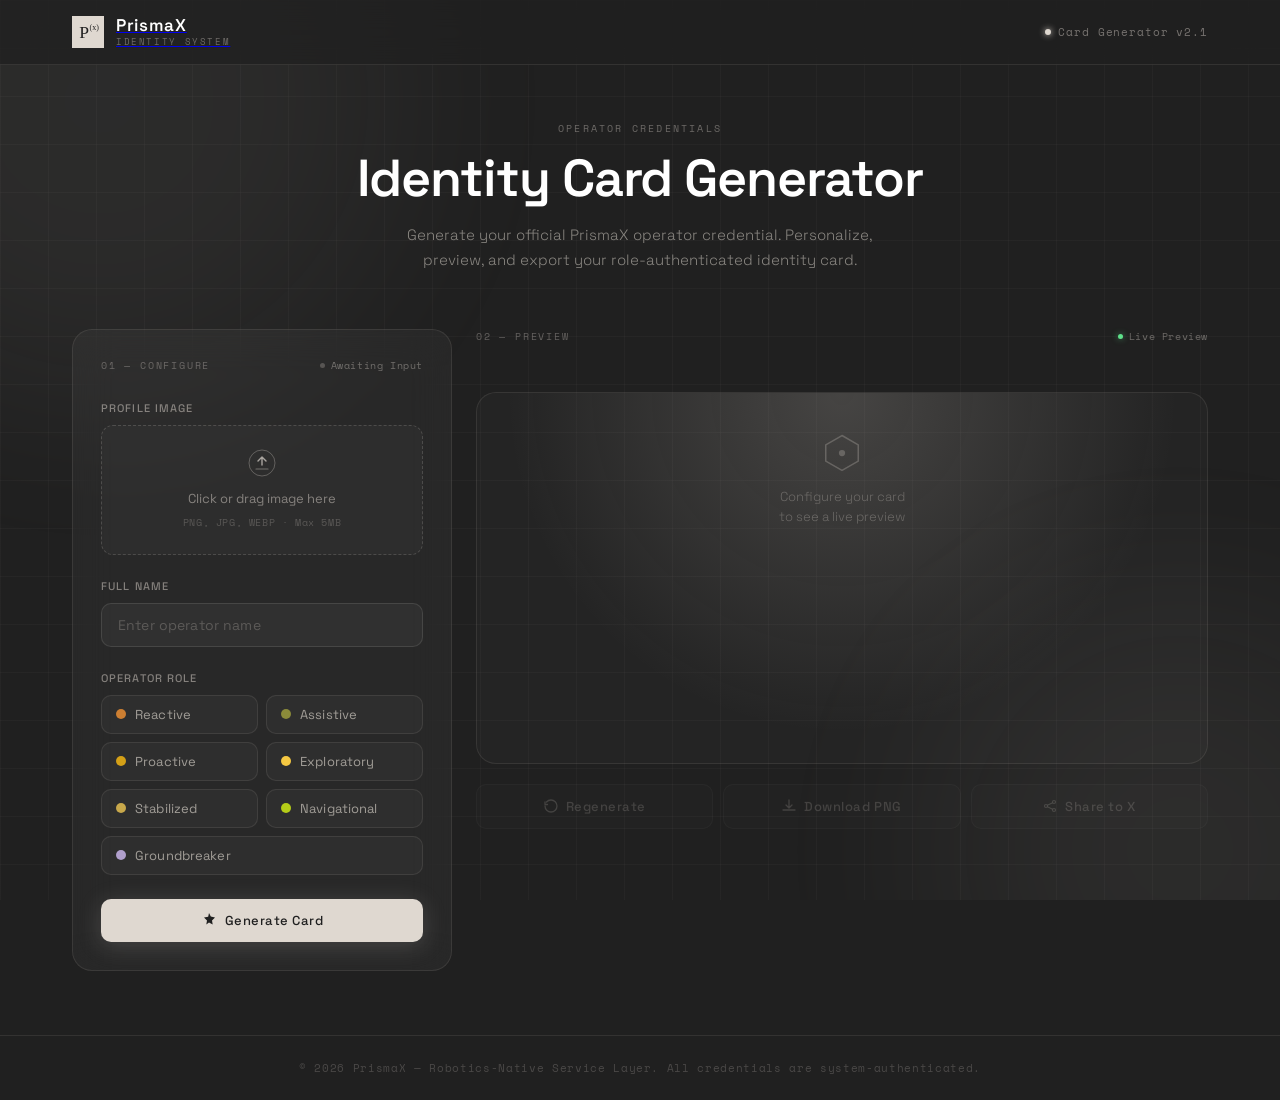
==== identity-card/index.html @ e3ef6ab9 "Configure Vercel cleanUrls and absolute routing paths" ====
<!DOCTYPE html>
<html lang="en">
<head>
  <meta charset="UTF-8" />
  <meta name="viewport" content="width=device-width, initial-scale=1.0" />
  <title>PrismaX — Identity Card Generator</title>
  <meta name="description" content="Generate your official PrismaX operator identity card. Upload your profile, select your role, and receive a premium glass-crafted credential." />
  <link rel="preconnect" href="https://fonts.googleapis.com" />
  <link rel="preconnect" href="https://fonts.gstatic.com" crossorigin />
  <link href="https://fonts.googleapis.com/css2?family=Inter:wght@300;400;500;600;700&family=Space+Grotesk:wght@300;400;500;600;700&family=Space+Mono:wght@400;700&display=swap" rel="stylesheet" />
  <link rel="stylesheet" href="/identity-card/style.css" />
</head>
<body>

  <!-- Background atmosphere -->
  <div class="bg-atmosphere">
    <div class="bg-orb bg-orb--1"></div>
    <div class="bg-orb bg-orb--2"></div>
    <div class="bg-grid"></div>
  </div>

  <div class="app-wrapper">

    <!-- Header -->
    <header class="site-header">
      <div class="header-inner">
        <a href="/identity-card" class="brand">
          <div class="brand-mark" style="display: flex; align-items: center;">
            <img src="logo.svg" alt="PrismaX Logo" style="height: 32px; width: auto; object-fit: contain; display: block;" />
          </div>
          <div class="brand-text">
            <span class="brand-name">PrismaX</span>
            <span class="brand-sub">IDENTITY SYSTEM</span>
          </div>
        </a>
        <div class="header-badge">
          <span class="badge-dot"></span>
          <span>Card Generator v2.1</span>
        </div>
      </div>
    </header>

    <!-- Main content -->
    <main class="main-content">

      <section class="hero">
        <p class="hero-eyebrow">OPERATOR CREDENTIALS</p>
        <h1 class="hero-title">Identity Card Generator</h1>
        <p class="hero-desc">Generate your official PrismaX operator credential. Personalize, preview, and export your role-authenticated identity card.</p>
      </section>

      <div class="workspace">

        <!-- Left: Form Panel -->
        <aside class="form-panel glass-panel">
          <div class="panel-header">
            <span class="panel-label">01 — CONFIGURE</span>
            <div class="panel-status" id="formStatus">
              <span class="status-dot"></span>
              <span>Awaiting Input</span>
            </div>
          </div>

          <!-- Upload -->
          <div class="field-group">
            <label class="field-label">Profile Image</label>
            <div class="upload-zone" id="uploadZone" tabindex="0" role="button" aria-label="Upload profile image">
              <input type="file" id="imageUpload" accept="image/*" hidden />
              <div class="upload-preview" id="uploadPreview">
                <div class="upload-icon">
                  <svg width="28" height="28" viewBox="0 0 28 28" fill="none">
                    <circle cx="14" cy="14" r="13" stroke="rgba(223,216,208,0.3)" stroke-width="1"/>
                    <path d="M14 8v8M10 12l4-4 4 4" stroke="rgba(223,216,208,0.7)" stroke-width="1.4" stroke-linecap="round" stroke-linejoin="round"/>
                    <path d="M8 20h12" stroke="rgba(223,216,208,0.4)" stroke-width="1.2" stroke-linecap="round"/>
                  </svg>
                </div>
                <p class="upload-hint">Click or drag image here</p>
                <p class="upload-sub">PNG, JPG, WEBP · Max 5MB</p>
              </div>
              <img class="upload-img" id="uploadImg" src="" alt="Profile preview" />
            </div>
          </div>

          <!-- Name -->
          <div class="field-group">
            <label class="field-label" for="fullName">Full Name</label>
            <input
              type="text"
              id="fullName"
              class="field-input"
              placeholder="Enter operator name"
              maxlength="40"
              autocomplete="off"
            />
          </div>

          <!-- Role -->
          <div class="field-group">
            <label class="field-label">Operator Role</label>
            <div class="role-grid" id="roleGrid">
              <button class="role-btn" data-role="Reactive" type="button">
                <span class="role-swatch" style="background: var(--role-reactive)"></span>
                <span class="role-name">Reactive</span>
              </button>
              <button class="role-btn" data-role="Assistive" type="button">
                <span class="role-swatch" style="background: var(--role-assistive)"></span>
                <span class="role-name">Assistive</span>
              </button>
              <button class="role-btn" data-role="Proactive" type="button">
                <span class="role-swatch" style="background: var(--role-proactive)"></span>
                <span class="role-name">Proactive</span>
              </button>
              <button class="role-btn" data-role="Exploratory" type="button">
                <span class="role-swatch" style="background: var(--role-exploratory)"></span>
                <span class="role-name">Exploratory</span>
              </button>
              <button class="role-btn" data-role="Stabilized" type="button">
                <span class="role-swatch" style="background: var(--role-stabilized)"></span>
                <span class="role-name">Stabilized</span>
              </button>
              <button class="role-btn" data-role="Navigational" type="button">
                <span class="role-swatch" style="background: var(--role-navigational)"></span>
                <span class="role-name">Navigational</span>
              </button>
              <button class="role-btn role-btn--wide" data-role="Groundbreaker" type="button">
                <span class="role-swatch" style="background: var(--role-groundbreaker)"></span>
                <span class="role-name">Groundbreaker</span>
              </button>
            </div>
          </div>

          <!-- Generate button -->
          <button class="btn btn--primary" id="generateBtn" type="button">
            <span class="btn-inner">
              <svg width="16" height="16" viewBox="0 0 16 16" fill="none">
                <path d="M8 1l1.8 3.6L14 5.6l-3 2.9.7 4.1L8 10.4 5.3 12.6l.7-4.1-3-2.9 4.2-.9L8 1z" fill="currentColor"/>
              </svg>
              Generate Card
            </span>
          </button>

        </aside>

        <!-- Right: Preview Panel -->
        <section class="preview-panel">
          <div class="panel-header">
            <span class="panel-label">02 — PREVIEW</span>
            <div class="panel-status">
              <span class="status-dot status-dot--live"></span>
              <span>Live Preview</span>
            </div>
          </div>

          <div class="card-stage" id="cardStage">
            <div class="card" id="prismaCard">
              <!-- Card interior rendered by JS -->
              <div class="card-placeholder" id="cardPlaceholder">
                <svg width="40" height="40" viewBox="0 0 32 32" fill="none" opacity="0.25">
                  <polygon points="16,2 29,9.5 29,22.5 16,30 3,22.5 3,9.5" stroke="#DFD8D0" stroke-width="1.2" fill="none"/>
                  <circle cx="16" cy="16" r="2.5" fill="#DFD8D0"/>
                </svg>
                <p>Configure your card<br/>to see a live preview</p>
              </div>
            </div>
          </div>

          <!-- Action buttons -->
          <div class="action-bar" id="actionBar">
            <button class="btn btn--ghost" id="regenerateBtn" type="button" disabled>
              <svg width="14" height="14" viewBox="0 0 14 14" fill="none">
                <path d="M1 7a6 6 0 1 0 6-6 6 6 0 0 0-4.5 2.04" stroke="currentColor" stroke-width="1.3" stroke-linecap="round"/>
                <path d="M1 3v2.5h2.5" stroke="currentColor" stroke-width="1.3" stroke-linecap="round" stroke-linejoin="round"/>
              </svg>
              Regenerate
            </button>
            <button class="btn btn--ghost" id="downloadBtn" type="button" disabled>
              <svg width="14" height="14" viewBox="0 0 14 14" fill="none">
                <path d="M7 1v8M4 6l3 3 3-3" stroke="currentColor" stroke-width="1.3" stroke-linecap="round" stroke-linejoin="round"/>
                <path d="M1 11h12" stroke="currentColor" stroke-width="1.3" stroke-linecap="round"/>
              </svg>
              Download PNG
            </button>
            <button class="btn btn--ghost" id="shareBtn" type="button" disabled>
              <svg width="14" height="14" viewBox="0 0 14 14" fill="none">
                <circle cx="11" cy="3" r="1.5" stroke="currentColor" stroke-width="1.2"/>
                <circle cx="3" cy="7" r="1.5" stroke="currentColor" stroke-width="1.2"/>
                <circle cx="11" cy="11" r="1.5" stroke="currentColor" stroke-width="1.2"/>
                <line x1="4.4" y1="6.2" x2="9.6" y2="3.8" stroke="currentColor" stroke-width="1.2"/>
                <line x1="4.4" y1="7.8" x2="9.6" y2="10.2" stroke="currentColor" stroke-width="1.2"/>
              </svg>
              Share to X
            </button>
          </div>
        </section>

      </div>
    </main>

    <footer class="site-footer">
      <p>© 2026 PrismaX — Robotics-Native Service Layer. All credentials are system-authenticated.</p>
    </footer>
  </div>

  <!-- html2canvas for export -->
  <script src="https://cdnjs.cloudflare.com/ajax/libs/html2canvas/1.4.1/html2canvas.min.js"></script>
  <script src="/identity-card/app.js"></script>
</body>
</html>
---- identity-card/style.css ----
/* =========================================
   PRISMAX IDENTITY CARD GENERATOR — STYLES
   ========================================= */

:root {
  --bg: #202020;
  --cream: #DFD8D0;
  --white: #FFFFFF;

  /* Role accent colors */
  --role-reactive:     #CD7F32;
  --role-assistive:    #8B8B3A;
  --role-proactive:    #D4A017;
  --role-exploratory:  #F5C842;
  --role-stabilized:   #C8A84B;
  --role-navigational: #B5CC18;
  --role-groundbreaker:#B09FCC;

  /* Glass */
  --glass-bg:      rgba(255,255,255,0.04);
  --glass-border:  rgba(223,216,208,0.10);
  --glass-blur:    20px;

  /* Typography */
  --font-sans: 'Space Grotesk', 'Inter', sans-serif;
  --font-mono: 'Space Mono', monospace;

  /* Active role (default none) */
  --accent: #DFD8D0;
  --accent-glow: rgba(223,216,208,0.18);
}

*, *::before, *::after { box-sizing: border-box; margin: 0; padding: 0; }

html { scroll-behavior: smooth; }

body {
  font-family: var(--font-sans);
  background: var(--bg);
  color: var(--cream);
  min-height: 100vh;
  overflow-x: hidden;
  -webkit-font-smoothing: antialiased;
}

/* ── Background ─────────────────────────── */
.bg-atmosphere {
  position: fixed; inset: 0;
  pointer-events: none; z-index: 0;
  overflow: hidden;
}
.bg-orb {
  position: absolute;
  border-radius: 50%;
  filter: blur(100px);
  opacity: 0.06;
}
.bg-orb--1 {
  width: 600px; height: 600px;
  background: var(--cream);
  top: -200px; left: -200px;
}
.bg-orb--2 {
  width: 500px; height: 500px;
  background: var(--cream);
  bottom: -200px; right: -150px;
}
.bg-grid {
  position: absolute; inset: 0;
  background-image:
    linear-gradient(rgba(223,216,208,0.03) 1px, transparent 1px),
    linear-gradient(90deg, rgba(223,216,208,0.03) 1px, transparent 1px);
  background-size: 48px 48px;
}

/* ── App Wrapper ────────────────────────── */
.app-wrapper {
  position: relative; z-index: 1;
  min-height: 100vh;
  display: flex; flex-direction: column;
}

/* ── Header ─────────────────────────────── */
.site-header {
  border-bottom: 1px solid var(--glass-border);
  backdrop-filter: blur(var(--glass-blur));
  background: rgba(32,32,32,0.7);
  position: sticky; top: 0; z-index: 100;
}
.header-inner {
  max-width: 1200px; margin: 0 auto;
  padding: 0 32px;
  height: 64px;
  display: flex; align-items: center; justify-content: space-between;
}
.brand { display: flex; align-items: center; gap: 12px; }
.brand-mark { flex-shrink: 0; }
.brand-text { display: flex; flex-direction: column; gap: 1px; }
.brand-name {
  font-size: 17px; font-weight: 600;
  letter-spacing: 0.04em; color: var(--white);
  line-height: 1;
}
.brand-sub {
  font-size: 9px; letter-spacing: 0.18em;
  color: rgba(223,216,208,0.4); font-weight: 500;
  font-family: var(--font-mono);
}
.header-badge {
  display: flex; align-items: center; gap: 7px;
  font-size: 11px; letter-spacing: 0.08em;
  color: rgba(223,216,208,0.45);
  font-family: var(--font-mono);
}
.badge-dot {
  width: 6px; height: 6px; border-radius: 50%;
  background: var(--accent);
  box-shadow: 0 0 6px var(--accent);
  animation: pulse 2.4s ease-in-out infinite;
}
@keyframes pulse {
  0%,100% { opacity: 1; } 50% { opacity: 0.4; }
}

/* ── Main ───────────────────────────────── */
.main-content {
  flex: 1;
  max-width: 1200px; margin: 0 auto;
  padding: 56px 32px 64px;
  width: 100%;
}

/* ── Hero ───────────────────────────────── */
.hero { text-align: center; margin-bottom: 56px; }
.hero-eyebrow {
  font-family: var(--font-mono);
  font-size: 10px; letter-spacing: 0.22em;
  color: rgba(223,216,208,0.4);
  margin-bottom: 14px;
}
.hero-title {
  font-size: clamp(32px, 5vw, 52px);
  font-weight: 600; letter-spacing: -0.02em;
  color: var(--white); line-height: 1.1;
  margin-bottom: 16px;
}
.hero-desc {
  font-size: 15px; color: rgba(223,216,208,0.55);
  max-width: 480px; margin: 0 auto;
  line-height: 1.65; font-weight: 300;
}

/* ── Workspace ──────────────────────────── */
.workspace {
  display: grid;
  grid-template-columns: 380px 1fr;
  gap: 24px;
  align-items: start;
}

/* ── Glass Panel ────────────────────────── */
.glass-panel {
  background: var(--glass-bg);
  border: 1px solid var(--glass-border);
  border-radius: 20px;
  backdrop-filter: blur(var(--glass-blur));
  padding: 28px;
}

/* ── Panel Header ───────────────────────── */
.panel-header {
  display: flex; align-items: center; justify-content: space-between;
  margin-bottom: 28px;
}
.panel-label {
  font-family: var(--font-mono);
  font-size: 10px; letter-spacing: 0.18em;
  color: rgba(223,216,208,0.35);
}
.panel-status {
  display: flex; align-items: center; gap: 6px;
  font-family: var(--font-mono);
  font-size: 10px; color: rgba(223,216,208,0.4);
  letter-spacing: 0.06em;
}
.status-dot {
  width: 5px; height: 5px; border-radius: 50%;
  background: rgba(223,216,208,0.25);
}
.status-dot--live {
  background: #5EE08A;
  box-shadow: 0 0 6px rgba(94,224,138,0.6);
  animation: pulse 2s ease-in-out infinite;
}

/* ── Field Groups ───────────────────────── */
.field-group { margin-bottom: 24px; }
.field-label {
  display: block;
  font-size: 11px; letter-spacing: 0.1em; font-weight: 500;
  color: rgba(223,216,208,0.5);
  margin-bottom: 10px;
  text-transform: uppercase;
}
.field-input {
  width: 100%;
  background: rgba(255,255,255,0.04);
  border: 1px solid rgba(223,216,208,0.12);
  border-radius: 10px;
  padding: 12px 16px;
  font-size: 14px; font-family: var(--font-sans);
  color: var(--white);
  outline: none;
  transition: border-color 0.2s, box-shadow 0.2s;
  letter-spacing: 0.01em;
}
.field-input::placeholder { color: rgba(223,216,208,0.25); }
.field-input:focus {
  border-color: var(--accent);
  box-shadow: 0 0 0 3px var(--accent-glow);
}

/* ── Upload Zone ────────────────────────── */
.upload-zone {
  border: 1px dashed rgba(223,216,208,0.18);
  border-radius: 12px;
  background: rgba(255,255,255,0.025);
  height: 130px;
  display: flex; align-items: center; justify-content: center;
  cursor: pointer; position: relative; overflow: hidden;
  transition: border-color 0.2s, background 0.2s;
}
.upload-zone:hover, .upload-zone:focus {
  border-color: var(--accent);
  background: rgba(255,255,255,0.045);
  outline: none;
}
.upload-zone.has-image { border-style: solid; border-color: var(--accent); }
.upload-preview {
  display: flex; flex-direction: column; align-items: center; gap: 8px;
  pointer-events: none;
}
.upload-hint {
  font-size: 13px; color: rgba(223,216,208,0.5); font-weight: 400;
}
.upload-sub {
  font-size: 10px; color: rgba(223,216,208,0.25);
  font-family: var(--font-mono); letter-spacing: 0.06em;
}
.upload-img {
  position: absolute; inset: 0;
  width: 100%; height: 100%;
  object-fit: cover;
  display: none; border-radius: 11px;
}
.upload-zone.has-image .upload-img { display: block; }
.upload-zone.has-image .upload-preview { display: none; }
.upload-zone.drag-over {
  border-color: var(--accent);
  background: rgba(255,255,255,0.07);
}

/* ── Role Grid ──────────────────────────── */
.role-grid {
  display: grid;
  grid-template-columns: 1fr 1fr;
  gap: 8px;
}
.role-btn {
  display: flex; align-items: center; gap: 9px;
  padding: 10px 14px;
  background: rgba(255,255,255,0.03);
  border: 1px solid rgba(223,216,208,0.10);
  border-radius: 10px;
  cursor: pointer; color: rgba(223,216,208,0.65);
  font-family: var(--font-sans); font-size: 13px; font-weight: 400;
  letter-spacing: 0.01em;
  transition: all 0.18s ease;
  text-align: left;
}
.role-btn--wide { grid-column: 1 / -1; }
.role-btn:hover {
  background: rgba(255,255,255,0.065);
  border-color: rgba(223,216,208,0.22);
  color: var(--cream);
}
.role-btn.active {
  background: rgba(255,255,255,0.07);
  border-color: var(--accent);
  color: var(--white);
  box-shadow: 0 0 0 1px var(--accent), inset 0 0 16px var(--accent-glow);
}
.role-swatch {
  width: 10px; height: 10px; border-radius: 50%; flex-shrink: 0;
}

/* ── Buttons ────────────────────────────── */
.btn {
  display: inline-flex; align-items: center; justify-content: center;
  gap: 8px; padding: 13px 22px;
  border-radius: 10px; border: none; cursor: pointer;
  font-family: var(--font-sans); font-size: 13px; font-weight: 500;
  letter-spacing: 0.04em;
  transition: all 0.2s ease;
  white-space: nowrap;
}
.btn--primary {
  width: 100%;
  background: var(--accent);
  color: var(--bg);
  box-shadow: 0 4px 24px var(--accent-glow);
}
.btn--primary:hover {
  filter: brightness(1.1);
  box-shadow: 0 6px 32px var(--accent-glow);
  transform: translateY(-1px);
}
.btn--primary:active { transform: translateY(0); }
.btn--ghost {
  background: rgba(255,255,255,0.04);
  border: 1px solid rgba(223,216,208,0.12);
  color: rgba(223,216,208,0.6);
  flex: 1;
}
.btn--ghost:hover:not(:disabled) {
  background: rgba(255,255,255,0.08);
  border-color: rgba(223,216,208,0.22);
  color: var(--cream);
}
.btn--ghost:disabled {
  opacity: 0.3; cursor: not-allowed;
}
.btn-inner { display: flex; align-items: center; gap: 8px; }

/* ── Preview Panel ──────────────────────── */
.preview-panel {
  display: flex; flex-direction: column; gap: 20px;
}

/* ── Card Stage ─────────────────────────── */
.card-stage {
  min-height: 340px;
  display: flex; align-items: center; justify-content: center;
  background: rgba(255,255,255,0.02);
  border: 1px solid var(--glass-border);
  border-radius: 20px;
  padding: 40px;
  position: relative;
  overflow: hidden;
}
.card-stage::before {
  content: '';
  position: absolute; inset: 0;
  background: radial-gradient(ellipse at 50% 0%, var(--accent-glow) 0%, transparent 65%);
  pointer-events: none;
  transition: background 0.5s ease;
}

/* ── Card Placeholder ───────────────────── */
.card-placeholder {
  display: flex; flex-direction: column; align-items: center; gap: 14px;
  text-align: center;
  color: rgba(223,216,208,0.3);
  font-size: 13px; line-height: 1.6; font-weight: 300;
}

/* ── Identity Card ──────────────────────── */
.card {
  width: 520px; max-width: 100%;
  min-height: 290px;
  border-radius: 20px;
  position: relative;
  overflow: hidden;
  transition: all 0.4s cubic-bezier(0.23, 1, 0.32, 1);
}

/* Card filled state */
.card.card--filled {
  background: #1a1a1a;
  border: 1px solid rgba(223,216,208,0.14);
  box-shadow:
    0 0 0 1px rgba(255,255,255,0.04),
    0 24px 64px rgba(0,0,0,0.55),
    0 0 80px var(--accent-glow);
}

/* Card Inner Layout */
.card-inner {
  position: relative; z-index: 2;
  height: 100%; display: flex; flex-direction: column;
  padding: 28px 28px 24px;
}

/* Glass sheen overlay */
.card-sheen {
  position: absolute; inset: 0; z-index: 1;
  background:
    linear-gradient(135deg, rgba(255,255,255,0.06) 0%, transparent 50%, rgba(255,255,255,0.02) 100%);
  pointer-events: none;
  border-radius: 20px;
}

/* Card accent bar */
.card-bar {
  position: absolute; top: 0; left: 0; right: 0;
  height: 3px;
  background: linear-gradient(90deg, transparent, var(--accent), transparent);
  opacity: 0.85;
}

/* Card glow orb */
.card-glow {
  position: absolute; z-index: 0;
  width: 280px; height: 280px;
  border-radius: 50%;
  background: radial-gradient(circle, var(--accent-glow) 0%, transparent 70%);
  top: -80px; right: -80px;
  pointer-events: none;
}

/* Card top row */
.card-top {
  display: flex; align-items: flex-start; justify-content: space-between;
  margin-bottom: 20px;
}
.card-brand {
  display: flex; align-items: center; gap: 9px;
}
.card-brand-name {
  font-size: 14px; font-weight: 600;
  letter-spacing: 0.06em; color: var(--white);
}
.card-brand-sub {
  font-size: 8px; letter-spacing: 0.16em;
  color: rgba(223,216,208,0.35);
  font-family: var(--font-mono);
  display: block; margin-top: 1px;
}
.card-type-badge {
  font-family: var(--font-mono);
  font-size: 9px; letter-spacing: 0.14em;
  color: var(--accent);
  background: rgba(0,0,0,0.3);
  border: 1px solid rgba(255,255,255,0.08);
  padding: 4px 10px; border-radius: 20px;
}

/* Card body */
.card-body {
  display: flex; align-items: center; gap: 22px;
  flex: 1;
}
.card-avatar-wrap {
  flex-shrink: 0;
  width: 80px; height: 80px;
  border-radius: 50%;
  border: 2px solid var(--accent);
  box-shadow: 0 0 20px var(--accent-glow), 0 0 0 4px rgba(0,0,0,0.4);
  overflow: hidden; position: relative;
  background: rgba(255,255,255,0.05);
}
.card-avatar-img {
  width: 100%; height: 100%; object-fit: cover;
}
.card-avatar-initials {
  position: absolute; inset: 0;
  display: flex; align-items: center; justify-content: center;
  font-size: 26px; font-weight: 600;
  color: var(--accent);
  letter-spacing: 0.02em;
}
.card-info { flex: 1; }
.card-name {
  font-size: 22px; font-weight: 600;
  color: var(--white); letter-spacing: -0.01em;
  line-height: 1.15; margin-bottom: 6px;
}
.card-role {
  font-size: 12px; font-weight: 500;
  color: var(--accent); letter-spacing: 0.12em;
  text-transform: uppercase; margin-bottom: 14px;
  font-family: var(--font-mono);
}
.card-divider {
  height: 1px; background: rgba(223,216,208,0.08);
  margin-bottom: 12px;
}
.card-meta {
  display: flex; flex-direction: column; gap: 5px;
}
.card-meta-row {
  display: flex; gap: 8px; align-items: center;
}
.card-meta-label {
  font-size: 9px; letter-spacing: 0.14em;
  color: rgba(223,216,208,0.3); font-family: var(--font-mono);
  width: 36px; flex-shrink: 0;
}
.card-meta-value {
  font-size: 10px; color: rgba(223,216,208,0.6);
  font-family: var(--font-mono); letter-spacing: 0.04em;
}

/* Card footer */
.card-footer {
  display: flex; align-items: center; justify-content: space-between;
  margin-top: 20px; padding-top: 16px;
  border-top: 1px solid rgba(223,216,208,0.07);
}
.card-id {
  font-family: var(--font-mono);
  font-size: 10px; color: rgba(223,216,208,0.35);
  letter-spacing: 0.08em;
}
.card-qr {
  width: 36px; height: 36px; opacity: 0.45;
}

/* ── Action Bar ─────────────────────────── */
.action-bar {
  display: flex; gap: 10px;
}

/* ── Footer ─────────────────────────────── */
.site-footer {
  border-top: 1px solid var(--glass-border);
  text-align: center; padding: 24px 32px;
  font-size: 11px; color: rgba(223,216,208,0.22);
  font-family: var(--font-mono); letter-spacing: 0.06em;
}

/* ── Toast ──────────────────────────────── */
.toast {
  position: fixed; bottom: 32px; right: 32px;
  background: rgba(30,30,30,0.95);
  border: 1px solid var(--glass-border);
  backdrop-filter: blur(16px);
  border-radius: 10px;
  padding: 13px 20px;
  font-size: 13px; color: var(--cream);
  z-index: 1000;
  transform: translateY(80px); opacity: 0;
  transition: all 0.3s cubic-bezier(0.23,1,0.32,1);
  pointer-events: none;
}
.toast.show { transform: translateY(0); opacity: 1; }

/* ── Responsive ─────────────────────────── */
@media (max-width: 860px) {
  .workspace {
    grid-template-columns: 1fr;
  }
  .card { width: 100%; }
  .action-bar { flex-wrap: wrap; }
}
@media (max-width: 520px) {
  .main-content { padding: 36px 16px 48px; }
  .header-inner { padding: 0 16px; }
  .card-stage { padding: 20px; }
  .card-inner { padding: 20px 18px 18px; }
  .card-avatar-wrap { width: 64px; height: 64px; }
  .card-name { font-size: 18px; }
}

/* ── Transition helpers ──────────────────── */
.card-stage { transition: box-shadow 0.5s ease; }
.card { transition: box-shadow 0.4s ease, transform 0.4s ease; }
.card.card--filled:hover { transform: translateY(-3px) scale(1.005); }
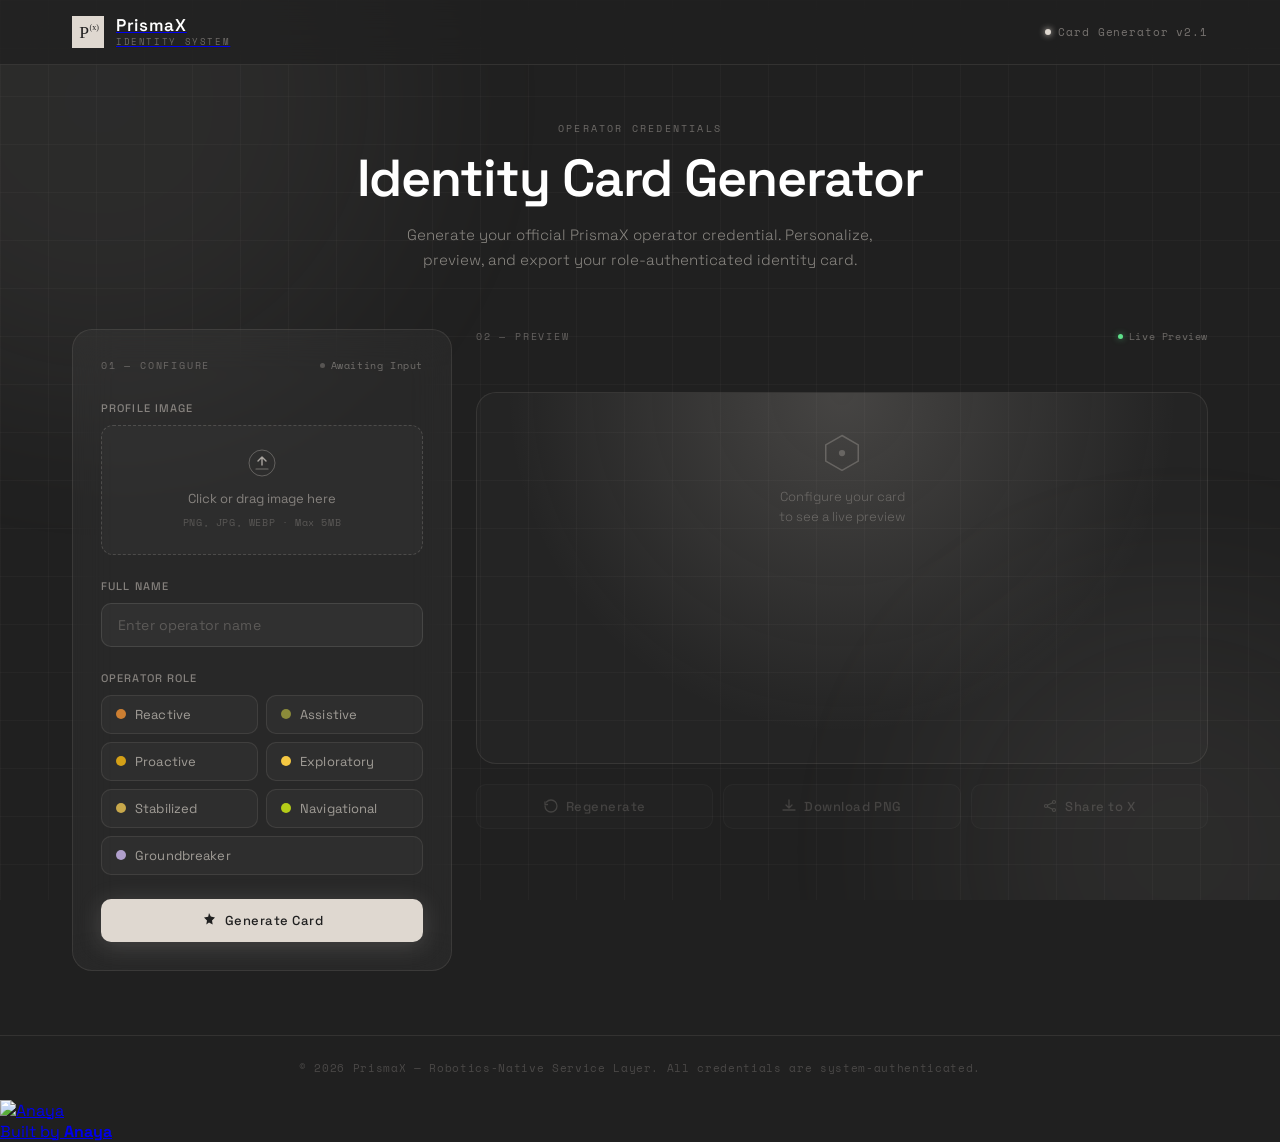
==== commit 7aa607d9: "Add Built by Anaya creator badge" ====
--- a/identity-card/index.html
+++ b/identity-card/index.html
@@ -26,7 +26,7 @@
       <div class="header-inner">
         <a href="/identity-card" class="brand">
           <div class="brand-mark" style="display: flex; align-items: center;">
-            <img src="logo.svg" alt="PrismaX Logo" style="height: 32px; width: auto; object-fit: contain; display: block;" />
+            <img src="/identity-card/logo.svg" alt="PrismaX Logo" style="height: 32px; width: auto; object-fit: contain; display: block;" />
           </div>
           <div class="brand-text">
             <span class="brand-name">PrismaX</span>
@@ -201,6 +201,14 @@
     </footer>
   </div>
 
+  <a href="https://github.com/raiiiiiiiii/prisma-card" target="_blank" class="creator-badge">
+    <img src="/identity-card/anaya.png" alt="Anaya" class="creator-pfp">
+    <div class="creator-text">
+      <span>Built by</span>
+      <strong>Anaya</strong>
+    </div>
+  </a>
+
   <!-- html2canvas for export -->
   <script src="https://cdnjs.cloudflare.com/ajax/libs/html2canvas/1.4.1/html2canvas.min.js"></script>
   <script src="/identity-card/app.js"></script>
--- a/identity-card/style.css
+++ b/identity-card/style.css
@@ -368,96 +368,122 @@
 .card {
   width: 520px; max-width: 100%;
   min-height: 290px;
-  border-radius: 20px;
+  border-radius: 24px;
   position: relative;
   overflow: hidden;
-  transition: all 0.4s cubic-bezier(0.23, 1, 0.32, 1);
+  transition: all 0.6s cubic-bezier(0.175, 0.885, 0.32, 1.1);
 }
 
 /* Card filled state */
 .card.card--filled {
-  background: #1a1a1a;
-  border: 1px solid rgba(223,216,208,0.14);
+  background: linear-gradient(145deg, #181818 0%, #0a0a0a 100%);
+  border: 1px solid rgba(223,216,208,0.06);
   box-shadow:
-    0 0 0 1px rgba(255,255,255,0.04),
-    0 24px 64px rgba(0,0,0,0.55),
-    0 0 80px var(--accent-glow);
+    0 0 0 1px rgba(255,255,255,0.02),
+    0 32px 80px rgba(0,0,0,0.85),
+    0 0 120px var(--accent-glow);
 }
 
 /* Card Inner Layout */
 .card-inner {
   position: relative; z-index: 2;
   height: 100%; display: flex; flex-direction: column;
-  padding: 28px 28px 24px;
+  padding: 32px 32px 28px;
+  overflow: hidden;
+}
+
+/* Watermark */
+.card-watermark {
+  position: absolute;
+  top: 50%; right: -15%;
+  transform: translateY(-50%);
+  height: 180%; width: auto;
+  opacity: 0.02;
+  pointer-events: none;
+  z-index: 0;
+  filter: grayscale(100%);
 }
 
 /* Glass sheen overlay */
 .card-sheen {
   position: absolute; inset: 0; z-index: 1;
   background:
-    linear-gradient(135deg, rgba(255,255,255,0.06) 0%, transparent 50%, rgba(255,255,255,0.02) 100%);
+    linear-gradient(135deg, rgba(255,255,255,0.08) 0%, transparent 40%, rgba(255,255,255,0.01) 100%);
   pointer-events: none;
-  border-radius: 20px;
+  border-radius: 24px;
 }
 
 /* Card accent bar */
 .card-bar {
   position: absolute; top: 0; left: 0; right: 0;
-  height: 3px;
+  height: 4px;
   background: linear-gradient(90deg, transparent, var(--accent), transparent);
-  opacity: 0.85;
+  opacity: 0.9;
+  transition: background 0.6s ease;
 }
 
 /* Card glow orb */
 .card-glow {
   position: absolute; z-index: 0;
-  width: 280px; height: 280px;
+  width: 320px; height: 320px;
   border-radius: 50%;
-  background: radial-gradient(circle, var(--accent-glow) 0%, transparent 70%);
-  top: -80px; right: -80px;
+  background: radial-gradient(circle, var(--accent-glow) 0%, transparent 65%);
+  top: -100px; right: -100px;
   pointer-events: none;
+  transition: background 0.6s ease;
+  animation: cardPulseGlow 4s ease-in-out infinite alternate;
+}
+
+@keyframes cardPulseGlow {
+  0% { transform: scale(1); opacity: 0.7; }
+  100% { transform: scale(1.15); opacity: 1; }
 }
 
 /* Card top row */
 .card-top {
   display: flex; align-items: flex-start; justify-content: space-between;
-  margin-bottom: 20px;
+  margin-bottom: 24px;
+  position: relative; z-index: 3;
 }
 .card-brand {
-  display: flex; align-items: center; gap: 9px;
+  display: flex; align-items: center; gap: 10px;
 }
 .card-brand-name {
-  font-size: 14px; font-weight: 600;
-  letter-spacing: 0.06em; color: var(--white);
+  font-size: 15px; font-weight: 600;
+  letter-spacing: 0.08em; color: var(--white);
 }
 .card-brand-sub {
-  font-size: 8px; letter-spacing: 0.16em;
-  color: rgba(223,216,208,0.35);
-  font-family: var(--font-mono);
-  display: block; margin-top: 1px;
+  font-size: 8.5px; letter-spacing: 0.22em;
+  color: rgba(223,216,208,0.4);
+  font-family: var(--font-mono);
+  display: block; margin-top: 2px;
 }
 .card-type-badge {
   font-family: var(--font-mono);
-  font-size: 9px; letter-spacing: 0.14em;
+  font-size: 9px; letter-spacing: 0.16em;
   color: var(--accent);
-  background: rgba(0,0,0,0.3);
-  border: 1px solid rgba(255,255,255,0.08);
-  padding: 4px 10px; border-radius: 20px;
+  background: rgba(0,0,0,0.4);
+  border: 1px solid rgba(223,216,208,0.1);
+  padding: 5px 12px; border-radius: 24px;
+  backdrop-filter: blur(8px);
+  transition: color 0.6s ease, border-color 0.6s ease;
+  box-shadow: 0 4px 12px rgba(0,0,0,0.2);
 }
 
 /* Card body */
 .card-body {
-  display: flex; align-items: center; gap: 22px;
-  flex: 1;
+  display: flex; align-items: center; gap: 28px;
+  flex: 1; position: relative; z-index: 3;
 }
 .card-avatar-wrap {
   flex-shrink: 0;
-  width: 80px; height: 80px;
+  width: 88px; height: 88px;
   border-radius: 50%;
   border: 2px solid var(--accent);
-  box-shadow: 0 0 20px var(--accent-glow), 0 0 0 4px rgba(0,0,0,0.4);
+  box-shadow: 0 0 24px var(--accent-glow), 0 0 0 6px rgba(0,0,0,0.3);
   overflow: hidden; position: relative;
-  background: rgba(255,255,255,0.05);
+  background: rgba(255,255,255,0.03);
+  transition: border-color 0.6s ease, box-shadow 0.6s ease;
 }
 .card-avatar-img {
   width: 100%; height: 100%; object-fit: cover;
@@ -465,56 +491,62 @@
 .card-avatar-initials {
   position: absolute; inset: 0;
   display: flex; align-items: center; justify-content: center;
-  font-size: 26px; font-weight: 600;
+  font-size: 28px; font-weight: 600;
   color: var(--accent);
   letter-spacing: 0.02em;
+  transition: color 0.6s ease;
 }
 .card-info { flex: 1; }
 .card-name {
-  font-size: 22px; font-weight: 600;
-  color: var(--white); letter-spacing: -0.01em;
-  line-height: 1.15; margin-bottom: 6px;
+  font-size: 26px; font-weight: 500;
+  color: var(--white); letter-spacing: -0.02em;
+  line-height: 1.1; margin-bottom: 8px;
 }
 .card-role {
-  font-size: 12px; font-weight: 500;
-  color: var(--accent); letter-spacing: 0.12em;
-  text-transform: uppercase; margin-bottom: 14px;
-  font-family: var(--font-mono);
+  font-size: 11px; font-weight: 500;
+  color: var(--accent); letter-spacing: 0.18em;
+  text-transform: uppercase; margin-bottom: 18px;
+  font-family: var(--font-mono);
+  transition: color 0.6s ease;
 }
 .card-divider {
   height: 1px; background: rgba(223,216,208,0.08);
-  margin-bottom: 12px;
+  margin-bottom: 16px;
 }
 .card-meta {
-  display: flex; flex-direction: column; gap: 5px;
+  display: flex; flex-direction: column; gap: 6px;
 }
 .card-meta-row {
-  display: flex; gap: 8px; align-items: center;
+  display: flex; gap: 12px; align-items: center;
 }
 .card-meta-label {
-  font-size: 9px; letter-spacing: 0.14em;
+  font-size: 9px; letter-spacing: 0.2em;
   color: rgba(223,216,208,0.3); font-family: var(--font-mono);
-  width: 36px; flex-shrink: 0;
+  width: 40px; flex-shrink: 0;
 }
 .card-meta-value {
-  font-size: 10px; color: rgba(223,216,208,0.6);
-  font-family: var(--font-mono); letter-spacing: 0.04em;
+  font-size: 10.5px; color: rgba(223,216,208,0.7);
+  font-family: var(--font-mono); letter-spacing: 0.06em;
+  font-weight: 500;
 }
 
 /* Card footer */
 .card-footer {
-  display: flex; align-items: center; justify-content: space-between;
-  margin-top: 20px; padding-top: 16px;
-  border-top: 1px solid rgba(223,216,208,0.07);
+  display: flex; align-items: flex-end; justify-content: space-between;
+  margin-top: 24px; padding-top: 20px;
+  border-top: 1px solid rgba(223,216,208,0.08);
+  position: relative; z-index: 3;
 }
 .card-id {
   font-family: var(--font-mono);
-  font-size: 10px; color: rgba(223,216,208,0.35);
-  letter-spacing: 0.08em;
+  font-size: 10px; color: rgba(223,216,208,0.4);
+  letter-spacing: 0.12em;
 }
 .card-qr {
-  width: 36px; height: 36px; opacity: 0.45;
-}
+  width: 40px; height: 40px; opacity: 0.5;
+  transition: opacity 0.3s ease;
+}
+.card-qr:hover { opacity: 0.8; }
 
 /* ── Action Bar ─────────────────────────── */
 .action-bar {
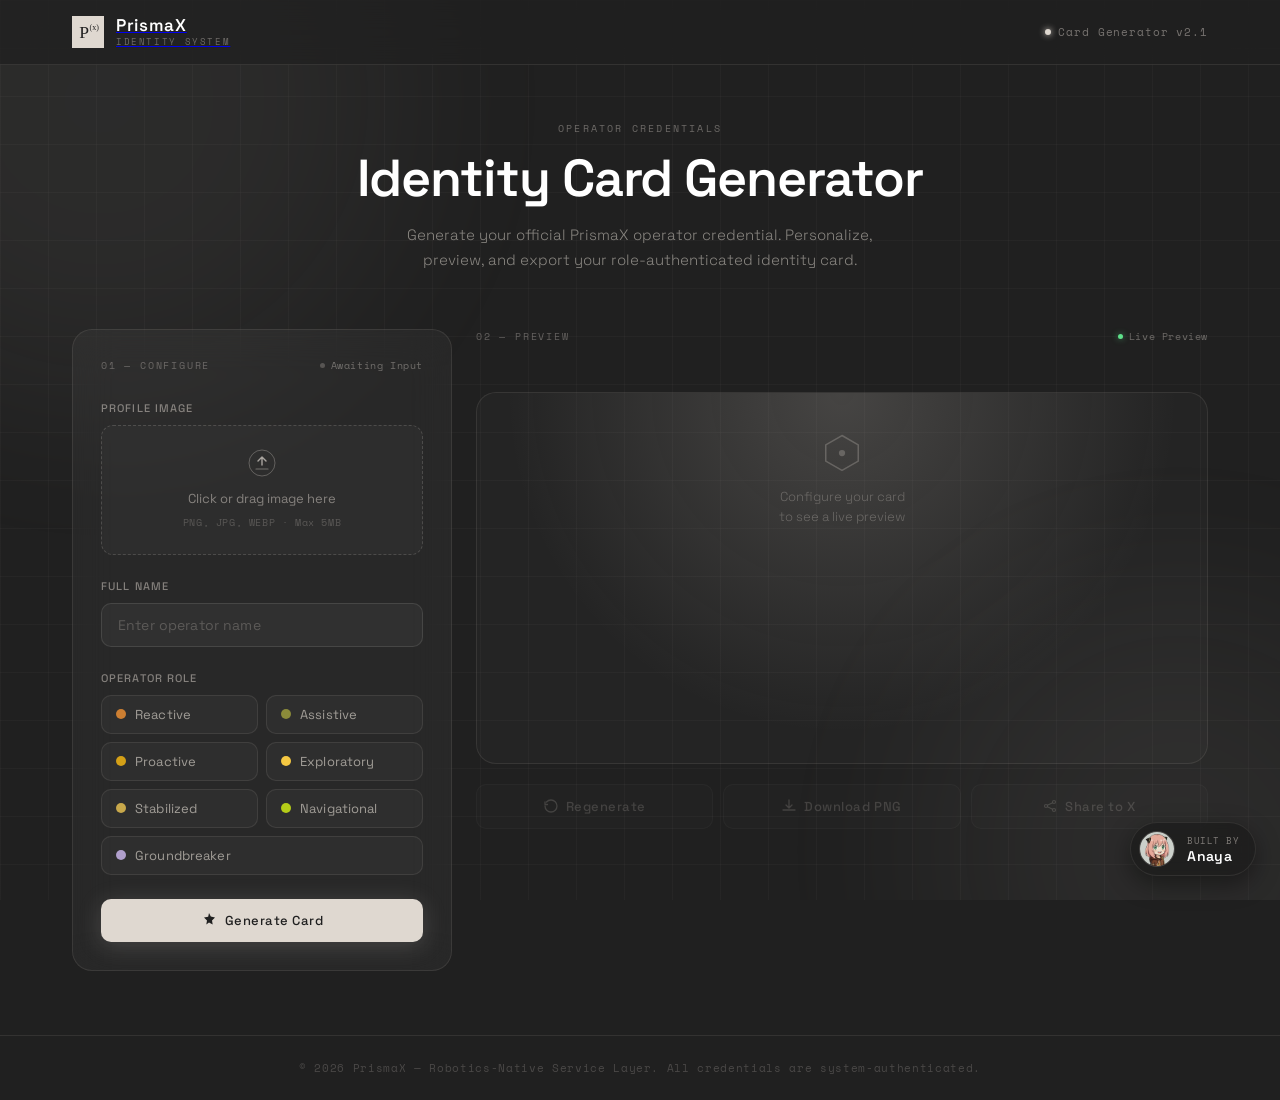
==== commit 711f7ed2: "Update creator badge link to X" ====
--- a/identity-card/index.html
+++ b/identity-card/index.html
@@ -201,8 +201,8 @@
     </footer>
   </div>
 
-  <a href="https://github.com/raiiiiiiiii/prisma-card" target="_blank" class="creator-badge">
-    <img src="/identity-card/anaya.png" alt="Anaya" class="creator-pfp">
+  <a href="https://x.com/anya_yfa7" target="_blank" class="creator-badge">
+    <img src="/identity-card/anaya.png.jpg" alt="Anaya" class="creator-pfp">
     <div class="creator-text">
       <span>Built by</span>
       <strong>Anaya</strong>
--- a/identity-card/style.css
+++ b/identity-card/style.css
@@ -598,3 +598,64 @@
 .card-stage { transition: box-shadow 0.5s ease; }
 .card { transition: box-shadow 0.4s ease, transform 0.4s ease; }
 .card.card--filled:hover { transform: translateY(-3px) scale(1.005); }
+
+/* ── Creator Badge ──────────────────────── */
+.creator-badge {
+  position: fixed;
+  bottom: 24px;
+  right: 24px;
+  display: flex;
+  align-items: center;
+  gap: 12px;
+  background: rgba(26, 26, 26, 0.65);
+  backdrop-filter: blur(12px);
+  -webkit-backdrop-filter: blur(12px);
+  border: 1px solid rgba(223, 216, 208, 0.1);
+  padding: 8px 16px 8px 8px;
+  border-radius: 50px;
+  text-decoration: none;
+  z-index: 1000;
+  transition: all 0.4s cubic-bezier(0.16, 1, 0.3, 1);
+  box-shadow: 0 8px 24px rgba(0, 0, 0, 0.4);
+}
+.creator-badge:hover {
+  background: rgba(30, 30, 30, 0.9);
+  border-color: rgba(223, 216, 208, 0.3);
+  transform: translateY(-4px) scale(1.02);
+  box-shadow: 0 12px 32px rgba(0, 0, 0, 0.6), 0 0 20px rgba(223, 216, 208, 0.1);
+}
+.creator-pfp {
+  width: 36px;
+  height: 36px;
+  border-radius: 50%;
+  object-fit: cover;
+  border: 1px solid rgba(223, 216, 208, 0.2);
+}
+.creator-text {
+  display: flex;
+  flex-direction: column;
+}
+.creator-text span {
+  font-size: 9px;
+  color: rgba(223, 216, 208, 0.5);
+  font-family: var(--font-mono);
+  letter-spacing: 0.05em;
+  text-transform: uppercase;
+}
+.creator-text strong {
+  font-size: 14px;
+  color: var(--white);
+  font-weight: 600;
+  letter-spacing: 0.02em;
+}
+
+@media (max-width: 768px) {
+  .creator-badge {
+    bottom: 16px;
+    right: 16px;
+    padding: 6px 12px 6px 6px;
+  }
+  .creator-pfp { width: 28px; height: 28px; }
+  .creator-text span { font-size: 8px; }
+  .creator-text strong { font-size: 12px; }
+}
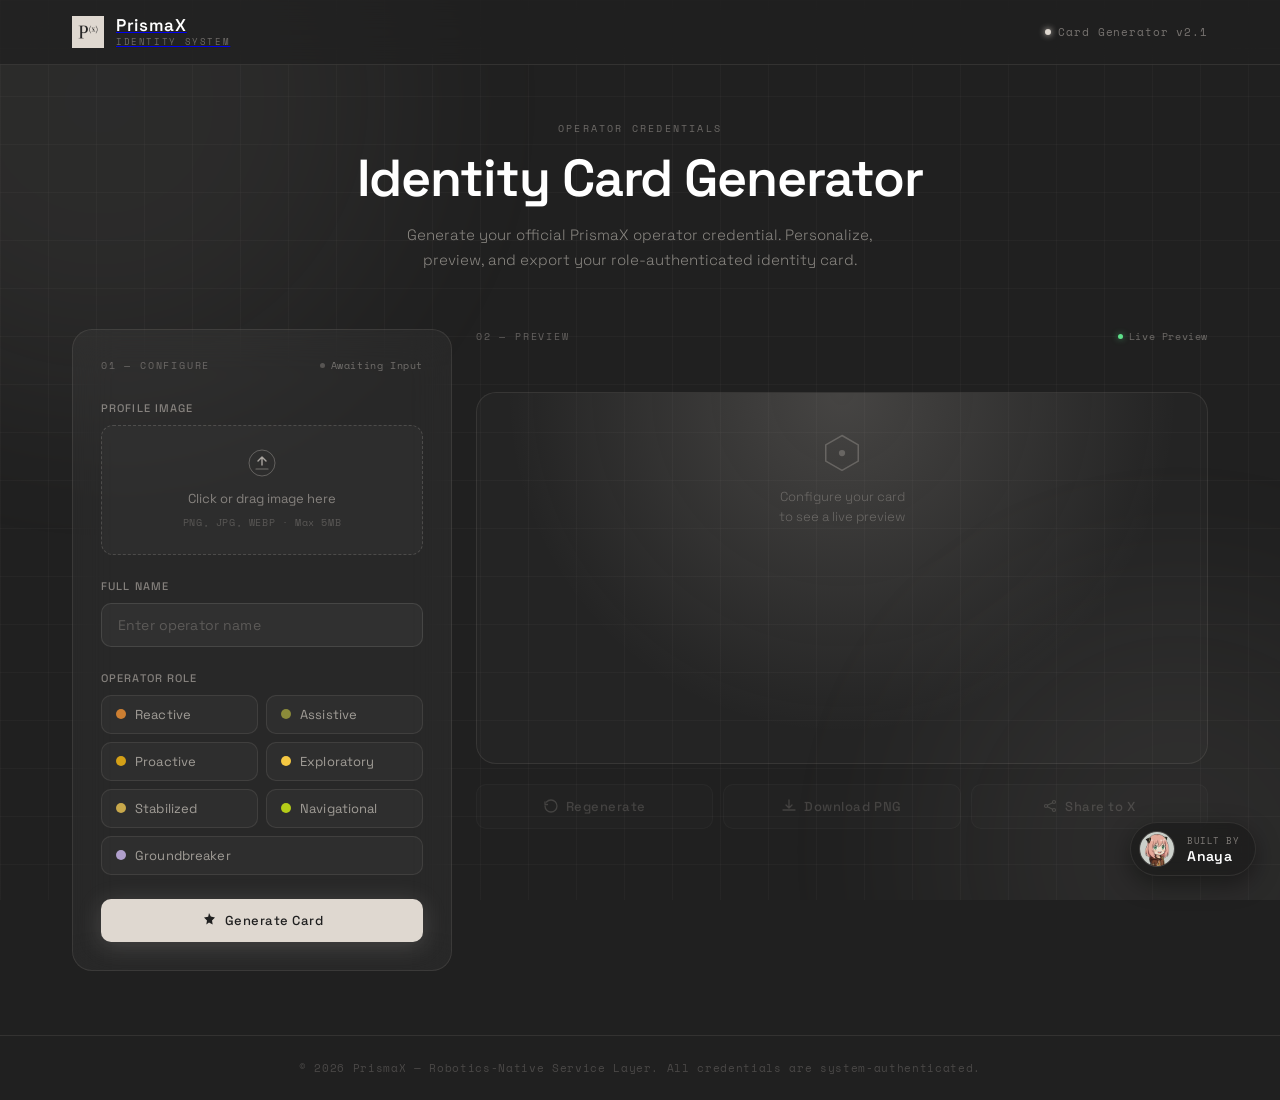
==== commit 102aae2a: "Use logo.png instead of svg" ====
--- a/identity-card/index.html
+++ b/identity-card/index.html
@@ -26,7 +26,7 @@
       <div class="header-inner">
         <a href="/identity-card" class="brand">
           <div class="brand-mark" style="display: flex; align-items: center;">
-            <img src="/identity-card/logo.svg" alt="PrismaX Logo" style="height: 32px; width: auto; object-fit: contain; display: block;" />
+            <img src="/identity-card/logo.png" alt="PrismaX Logo" style="height: 32px; width: auto; object-fit: contain; display: block;" />
           </div>
           <div class="brand-text">
             <span class="brand-name">PrismaX</span>
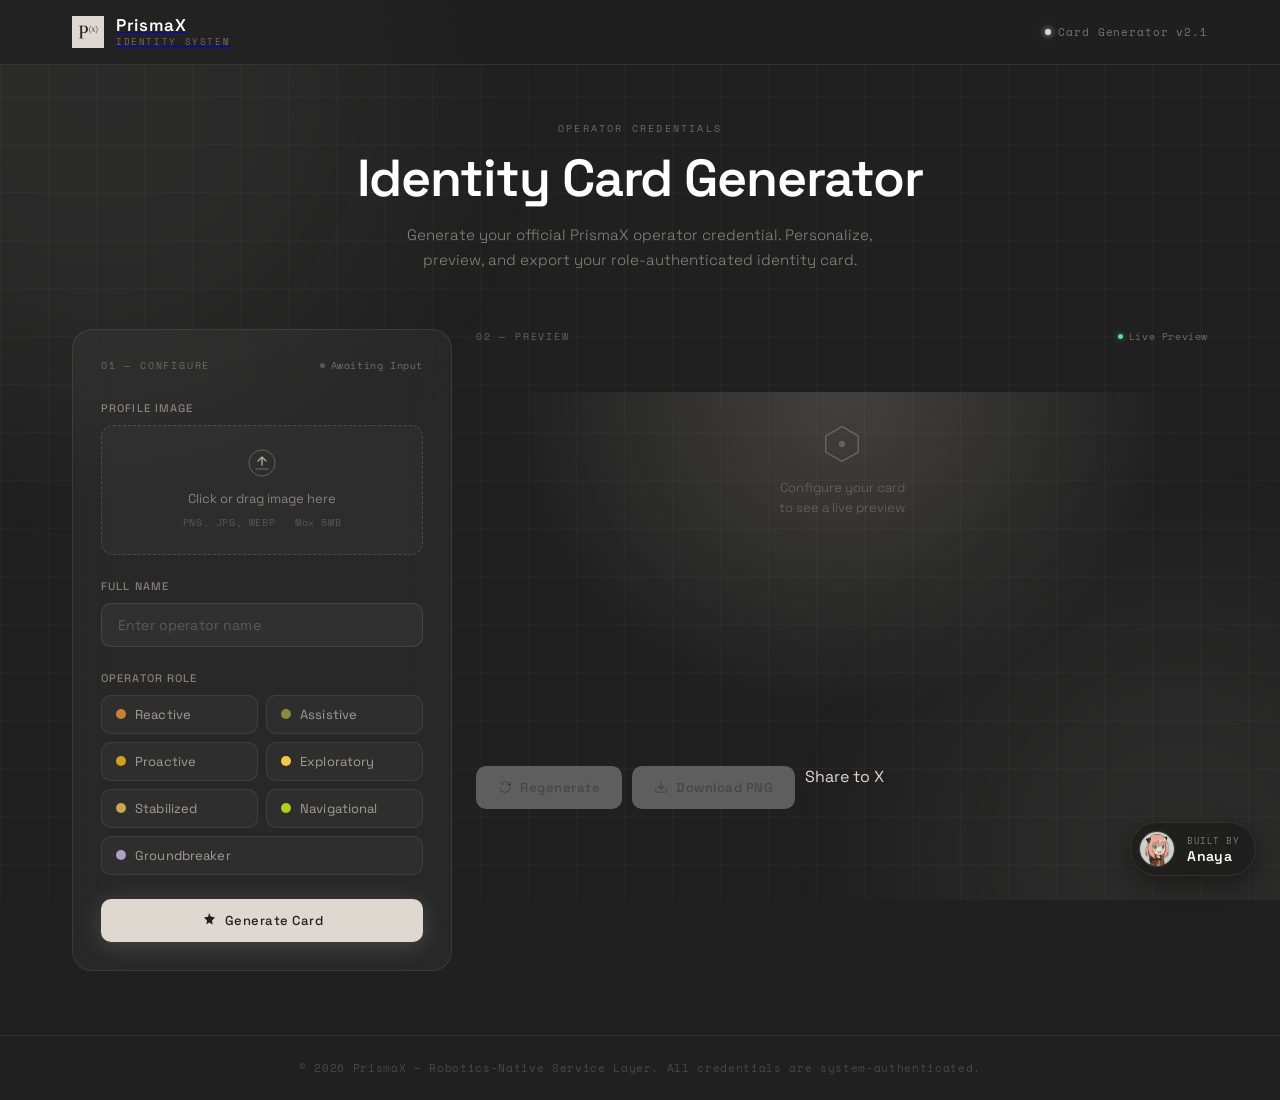
==== commit 11ff0576: "Final premium polish: floating card, X share, watermark positioning, and strict ID prefixes" ====
--- a/identity-card/index.html
+++ b/identity-card/index.html
@@ -166,26 +166,22 @@
 
           <!-- Action buttons -->
           <div class="action-bar" id="actionBar">
-            <button class="btn btn--ghost" id="regenerateBtn" type="button" disabled>
-              <svg width="14" height="14" viewBox="0 0 14 14" fill="none">
-                <path d="M1 7a6 6 0 1 0 6-6 6 6 0 0 0-4.5 2.04" stroke="currentColor" stroke-width="1.3" stroke-linecap="round"/>
-                <path d="M1 3v2.5h2.5" stroke="currentColor" stroke-width="1.3" stroke-linecap="round" stroke-linejoin="round"/>
+            <button class="btn btn--outline" id="regenerateBtn" disabled type="button">
+              <svg width="14" height="14" viewBox="0 0 24 24" fill="none" stroke="currentColor" stroke-width="2">
+                <path d="M21 2v6h-6"></path>
+                <path d="M3 12a9 9 0 1 0 2.13-5.87L9 8"></path>
               </svg>
               Regenerate
             </button>
-            <button class="btn btn--ghost" id="downloadBtn" type="button" disabled>
-              <svg width="14" height="14" viewBox="0 0 14 14" fill="none">
-                <path d="M7 1v8M4 6l3 3 3-3" stroke="currentColor" stroke-width="1.3" stroke-linecap="round" stroke-linejoin="round"/>
-                <path d="M1 11h12" stroke="currentColor" stroke-width="1.3" stroke-linecap="round"/>
+            
+            <button class="btn btn--outline" id="downloadBtn" disabled type="button">
+              <svg width="14" height="14" viewBox="0 0 24 24" fill="none" stroke="currentColor" stroke-width="2">
+                <path d="M21 15v4a2 2 0 0 1-2 2H5a2 2 0 0 1-2-2v-4"></path>
+                <polyline points="7 10 12 15 17 10"></polyline>
+                <line x1="12" y1="15" x2="12" y2="3"></line>
               </svg>
               Download PNG
             </button>
-            <button class="btn btn--ghost" id="shareBtn" type="button" disabled>
-              <svg width="14" height="14" viewBox="0 0 14 14" fill="none">
-                <circle cx="11" cy="3" r="1.5" stroke="currentColor" stroke-width="1.2"/>
-                <circle cx="3" cy="7" r="1.5" stroke="currentColor" stroke-width="1.2"/>
-                <circle cx="11" cy="11" r="1.5" stroke="currentColor" stroke-width="1.2"/>
-                <line x1="4.4" y1="6.2" x2="9.6" y2="3.8" stroke="currentColor" stroke-width="1.2"/>
                 <line x1="4.4" y1="7.8" x2="9.6" y2="10.2" stroke="currentColor" stroke-width="1.2"/>
               </svg>
               Share to X
@@ -212,5 +208,24 @@
   <!-- html2canvas for export -->
   <script src="https://cdnjs.cloudflare.com/ajax/libs/html2canvas/1.4.1/html2canvas.min.js"></script>
   <script src="/identity-card/app.js"></script>
+  <script>
+    document.addEventListener('DOMContentLoaded', () => {
+      const shareBtn = document.getElementById('shareBtn');
+      const regenerateBtn = document.getElementById('regenerateBtn');
+      
+      if(shareBtn) {
+        shareBtn.addEventListener('click', () => {
+          const text = encodeURIComponent("I just generated my official PrismaX Operator Identity Credential. 🦾 Build the future.\n\n@anya_yfa7 #PrismaX");
+          window.open(`https://x.com/intent/tweet?text=${text}`, '_blank');
+        });
+      }
+      
+      if(regenerateBtn) {
+        regenerateBtn.addEventListener('click', () => {
+          window.location.reload();
+        });
+      }
+    });
+  </script>
 </body>
 </html>
--- a/identity-card/style.css
+++ b/identity-card/style.css
@@ -339,14 +339,16 @@
 
 /* ── Card Stage ─────────────────────────── */
 .card-stage {
-  min-height: 340px;
+  padding: 32px;
   display: flex; align-items: center; justify-content: center;
-  background: rgba(255,255,255,0.02);
-  border: 1px solid var(--glass-border);
-  border-radius: 20px;
-  padding: 40px;
   position: relative;
-  overflow: hidden;
+  z-index: 10;
+  animation: floatIdle 8s ease-in-out infinite;
+}
+
+@keyframes floatIdle {
+  0%, 100% { transform: translateY(0); }
+  50% { transform: translateY(-8px); }
 }
 .card-stage::before {
   content: '';
@@ -395,13 +397,11 @@
 /* Watermark */
 .card-watermark {
   position: absolute;
-  top: 50%; right: -15%;
-  transform: translateY(-50%);
-  height: 180%; width: auto;
-  opacity: 0.02;
+  top: 20px; right: 20px;
+  width: 80px; height: auto;
+  opacity: 0.08;
   pointer-events: none;
-  z-index: 0;
-  filter: grayscale(100%);
+  z-index: 1;
 }
 
 /* Glass sheen overlay */
@@ -659,3 +659,49 @@
   .creator-text span { font-size: 8px; }
   .creator-text strong { font-size: 12px; }
 }
+
+/* ── Encoding Reveal Animation ───────────── */
+.card--encoding {
+  animation: cardEncodePulse 0.8s cubic-bezier(0.16, 1, 0.3, 1);
+}
+.card--encoding .card-inner {
+  filter: blur(5px) brightness(1.2);
+  opacity: 0.8;
+  transition: filter 0.3s ease, opacity 0.3s ease;
+}
+.card--encoding::after {
+  content: '';
+  position: absolute;
+  top: -100%; left: 0; right: 0; height: 100%;
+  background: linear-gradient(to bottom, transparent, var(--accent), transparent);
+  opacity: 0.5;
+  z-index: 50;
+  pointer-events: none;
+  mix-blend-mode: overlay;
+  animation: scanLine 0.8s linear;
+}
+@keyframes scanLine {
+  0% { transform: translateY(0); }
+  100% { transform: translateY(200%); }
+}
+@keyframes cardEncodePulse {
+  0%, 100% { transform: scale(1); }
+  50% { transform: scale(0.97); }
+}
+
+/* ── Prominent Download Button ───────────── */
+#downloadBtn {
+  transition: all 0.4s cubic-bezier(0.16, 1, 0.3, 1);
+}
+#downloadBtn:not(:disabled) {
+  background: rgba(223, 216, 208, 0.15);
+  border-color: rgba(223, 216, 208, 0.4);
+  color: var(--white);
+  box-shadow: 0 4px 16px rgba(0,0,0,0.2);
+}
+#downloadBtn:not(:disabled):hover {
+  background: var(--white);
+  color: #111;
+  transform: translateY(-2px);
+  box-shadow: 0 12px 32px rgba(255, 255, 255, 0.15);
+}
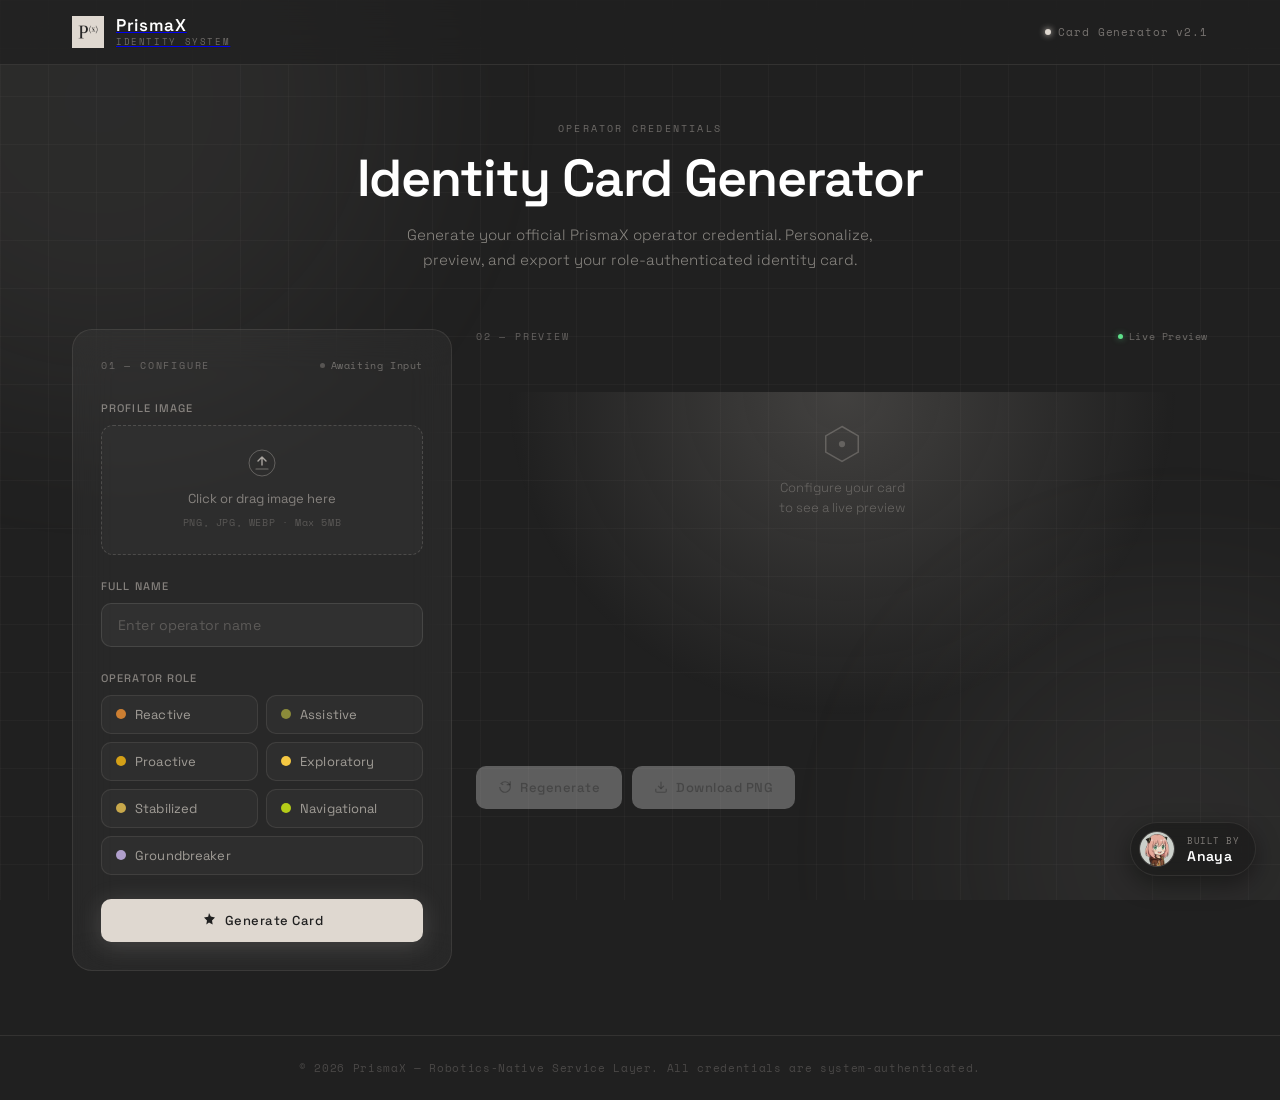
==== commit 49db3697: "Remove Share to X button and fix layout" ====
--- a/identity-card/index.html
+++ b/identity-card/index.html
@@ -182,10 +182,6 @@
               </svg>
               Download PNG
             </button>
-                <line x1="4.4" y1="7.8" x2="9.6" y2="10.2" stroke="currentColor" stroke-width="1.2"/>
-              </svg>
-              Share to X
-            </button>
           </div>
         </section>
 
@@ -210,15 +206,7 @@
   <script src="/identity-card/app.js"></script>
   <script>
     document.addEventListener('DOMContentLoaded', () => {
-      const shareBtn = document.getElementById('shareBtn');
       const regenerateBtn = document.getElementById('regenerateBtn');
-      
-      if(shareBtn) {
-        shareBtn.addEventListener('click', () => {
-          const text = encodeURIComponent("I just generated my official PrismaX Operator Identity Credential. 🦾 Build the future.\n\n@anya_yfa7 #PrismaX");
-          window.open(`https://x.com/intent/tweet?text=${text}`, '_blank');
-        });
-      }
       
       if(regenerateBtn) {
         regenerateBtn.addEventListener('click', () => {
--- a/identity-card/style.css
+++ b/identity-card/style.css
@@ -397,11 +397,13 @@
 /* Watermark */
 .card-watermark {
   position: absolute;
-  top: 20px; right: 20px;
-  width: 80px; height: auto;
-  opacity: 0.08;
+  top: 50%; right: -15%;
+  transform: translateY(-50%);
+  height: 180%; width: auto;
+  opacity: 0.02;
   pointer-events: none;
-  z-index: 1;
+  z-index: 0;
+  filter: grayscale(100%);
 }
 
 /* Glass sheen overlay */
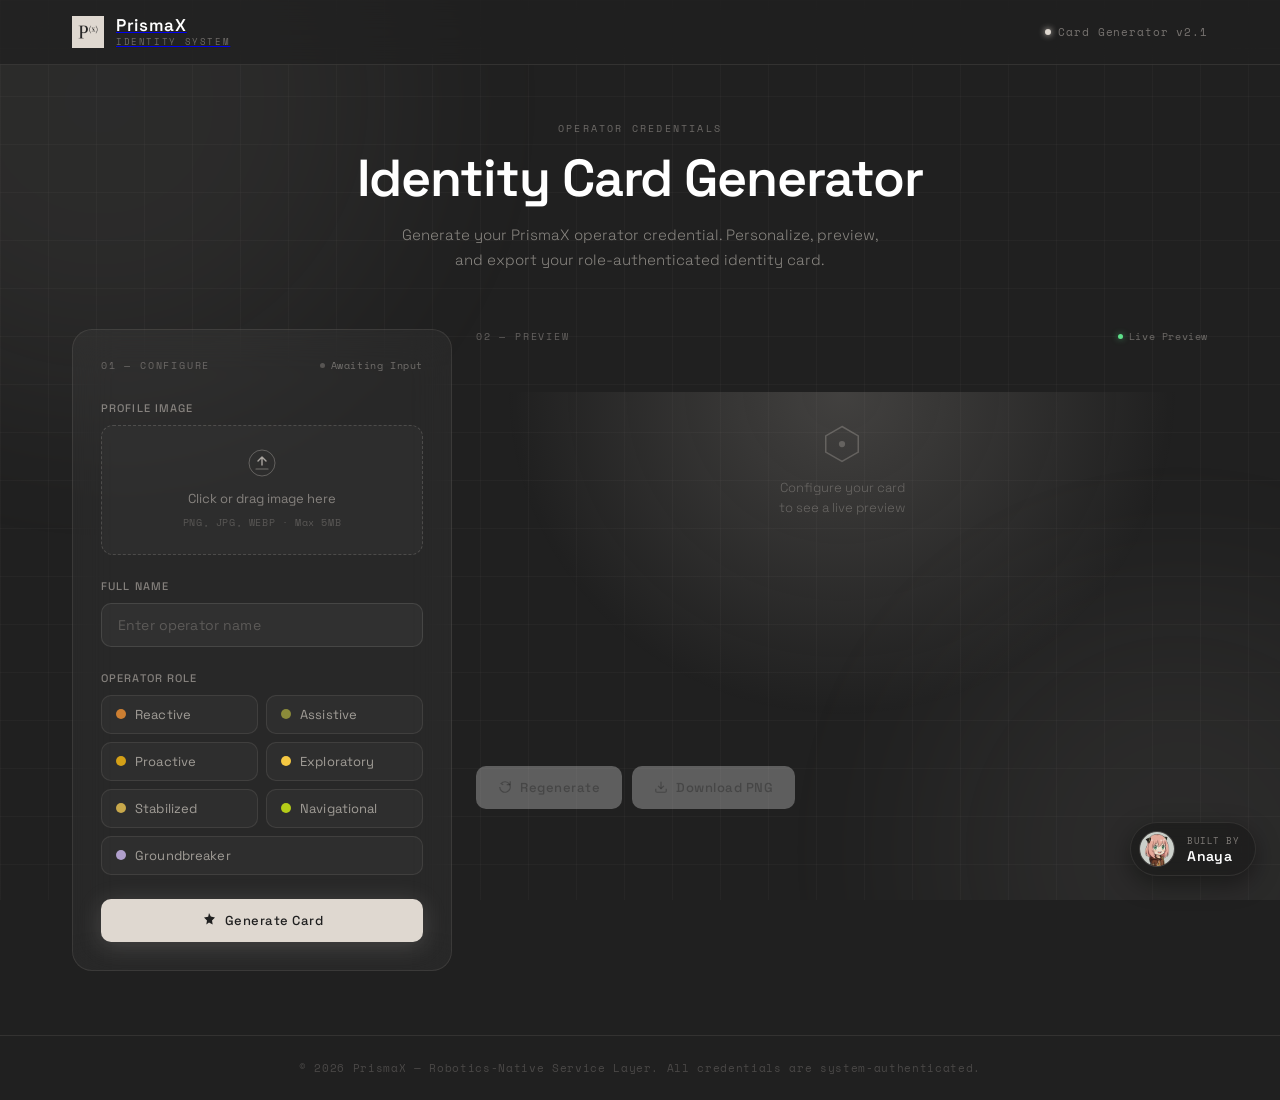
==== commit e74c87c0: "Remove the word 'official' from identity card" ====
--- a/identity-card/index.html
+++ b/identity-card/index.html
@@ -4,7 +4,7 @@
   <meta charset="UTF-8" />
   <meta name="viewport" content="width=device-width, initial-scale=1.0" />
   <title>PrismaX — Identity Card Generator</title>
-  <meta name="description" content="Generate your official PrismaX operator identity card. Upload your profile, select your role, and receive a premium glass-crafted credential." />
+  <meta name="description" content="Generate your PrismaX operator identity card. Upload your profile, select your role, and receive a premium glass-crafted credential." />
   <link rel="preconnect" href="https://fonts.googleapis.com" />
   <link rel="preconnect" href="https://fonts.gstatic.com" crossorigin />
   <link href="https://fonts.googleapis.com/css2?family=Inter:wght@300;400;500;600;700&family=Space+Grotesk:wght@300;400;500;600;700&family=Space+Mono:wght@400;700&display=swap" rel="stylesheet" />
@@ -46,7 +46,7 @@
       <section class="hero">
         <p class="hero-eyebrow">OPERATOR CREDENTIALS</p>
         <h1 class="hero-title">Identity Card Generator</h1>
-        <p class="hero-desc">Generate your official PrismaX operator credential. Personalize, preview, and export your role-authenticated identity card.</p>
+        <p class="hero-desc">Generate your PrismaX operator credential. Personalize, preview, and export your role-authenticated identity card.</p>
       </section>
 
       <div class="workspace">
